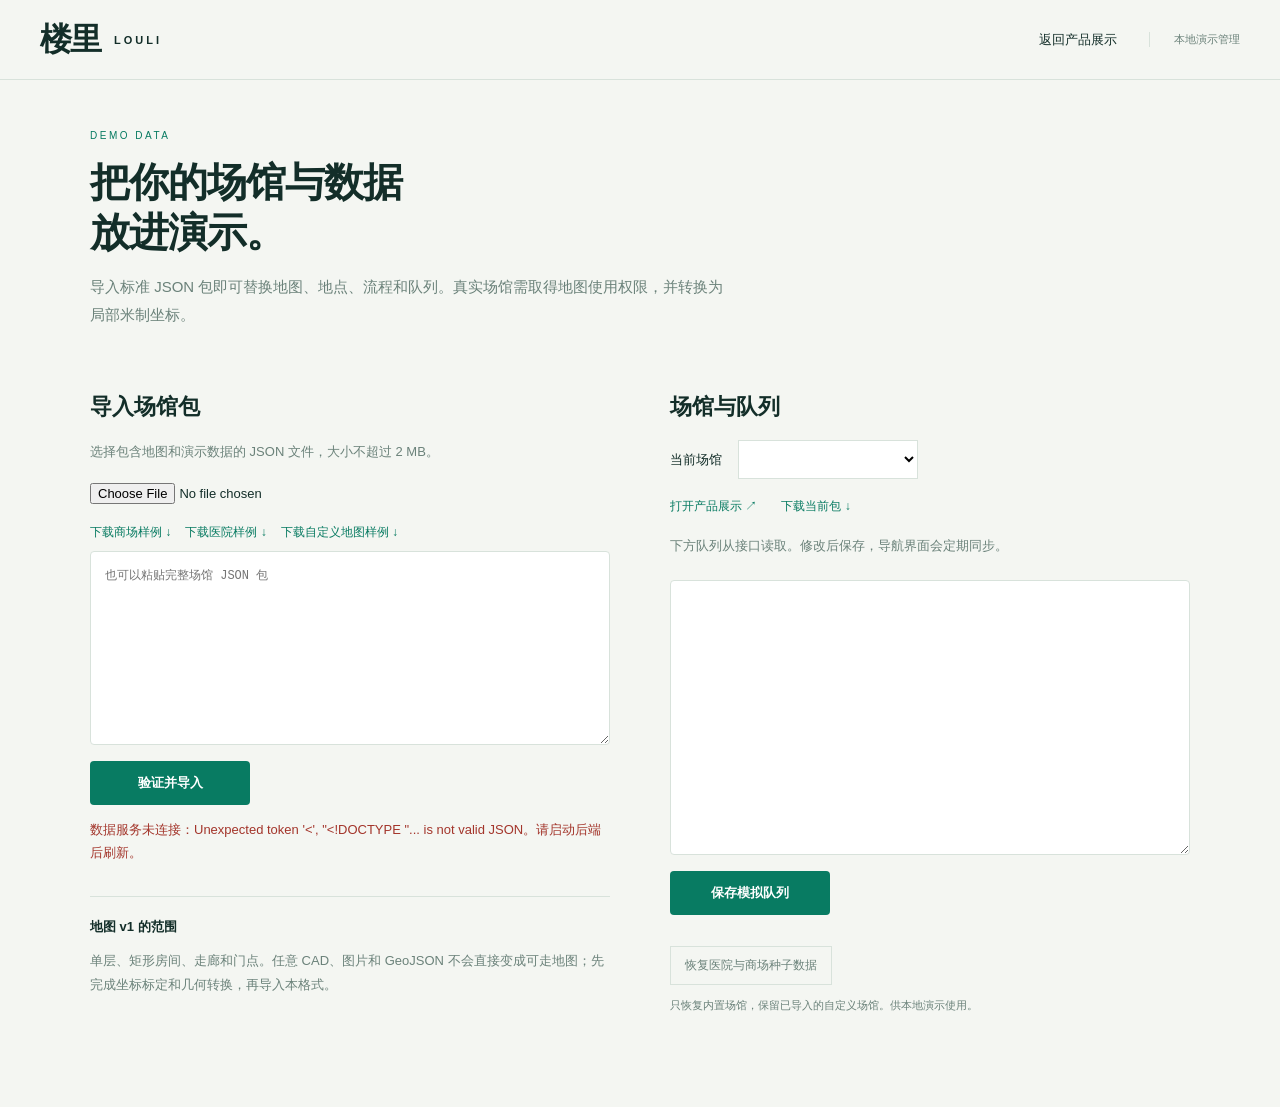
==== frontend/data-console.html @ 7295cee0 "feat: import complete Louli showcase, backend, and cooperation materials Include independent fronten" ====
<!doctype html><html lang="zh-CN"><head><meta charset="utf-8"><meta name="viewport" content="width=device-width,initial-scale=1"><title>楼里 · 演示数据管理</title><link rel="stylesheet" href="styles/showcase.css"><link rel="stylesheet" href="styles/data-console.css"></head><body>
<header class="site-header"><a class="brand" href="./">楼里<span>LOULI</span></a><nav><a href="./">返回产品展示</a></nav><span class="demo-label">本地演示管理</span></header>
<main class="data-main"><div class="eyebrow">DEMO DATA</div><h1>把你的场馆与数据<br>放进演示。</h1><p class="intro">导入标准 JSON 包即可替换地图、地点、流程和队列。真实场馆需取得地图使用权限，并转换为局部米制坐标。</p>
<div class="data-columns"><section><h2>导入场馆包</h2><p>选择包含地图和演示数据的 JSON 文件，大小不超过 2 MB。</p><input id="upload" type="file" accept=".json,application/json" aria-label="选择JSON场馆包"><div class="data-links"><a href="data/mall.json" download>下载商场样例 ↓</a><a href="data/hosp.json" download>下载医院样例 ↓</a><a href="data/custom-map.json" download>下载自定义地图样例 ↓</a></div><textarea id="packageText" rows="8" placeholder="也可以粘贴完整场馆 JSON 包" aria-label="完整场馆JSON数据"></textarea><button class="primary" id="importBtn">验证并导入</button><p id="importResult" role="status"></p><div class="boundary"><b>地图 v1 的范围</b><p>单层、矩形房间、走廊和门点。任意 CAD、图片和 GeoJSON 不会直接变成可走地图；先完成坐标标定和几何转换，再导入本格式。</p></div></section>
<section><h2>场馆与队列</h2><label>当前场馆<select id="venueSelect" aria-label="选择场馆"></select></label><div class="venue-actions"><a id="openVenue" href="./">打开产品展示 ↗</a><a id="downloadVenue" download>下载当前包 ↓</a></div><p>下方队列从接口读取。修改后保存，导航界面会定期同步。</p><textarea id="queueText" rows="12" aria-label="队列JSON"></textarea><button class="primary" id="saveQueues">保存模拟队列</button><p id="queueResult" role="status"></p><button id="resetData" class="plain-button">恢复医院与商场种子数据</button><p class="subnote">只恢复内置场馆，保留已导入的自定义场馆。供本地演示使用。</p></section></div></main><script type="module" src="js/data-console.js"></script></body></html>
---- frontend/styles/showcase.css ----
@charset "UTF-8";
:root{--ink:#132e29;--accent:#087b62;--muted:#6b827a;--paper:#f4f6f2;--line:#d8e2db;font-family:-apple-system,"PingFang SC","Microsoft YaHei",sans-serif;color:var(--ink);background:var(--paper)}*{box-sizing:border-box}body{margin:0}button,a,input,textarea,select{font:inherit}button,a{ -webkit-tap-highlight-color:transparent}button{cursor:pointer}a{color:inherit;text-decoration:none}button:focus-visible,a:focus-visible,input:focus-visible,textarea:focus-visible{outline:3px solid #42b997;outline-offset:4px}button:disabled{opacity:.5;cursor:wait}[hidden]{display:none!important}.site-header{height:80px;padding:0 40px;display:flex;align-items:center;border-bottom:1px solid var(--line);gap:32px}.brand{font-size:32px;font-weight:800;letter-spacing:-2px;display:flex;align-items:center;gap:14px}.brand span{font-size:11px;letter-spacing:3px;font-weight:600}.site-header nav{display:flex;gap:27px;margin-left:auto;align-items:center;font-size:13px}.site-header nav button{background:none;border:0;padding:8px 0;color:var(--ink)}.demo-label{font-size:11px;color:var(--muted);border-left:1px solid var(--line);padding-left:24px;white-space:nowrap}.showcase{height:calc(100svh - 80px);min-height:660px;display:grid;grid-template-columns:360px minmax(0,1fr)}.story-panel{padding:38px 40px 22px;display:flex;flex-direction:column;background:#153d32;color:#f5f9f5}.eyebrow{font-size:10px;letter-spacing:2.5px;color:#9abaaa}h1{font-size:43px;line-height:1.2;letter-spacing:-1.5px;margin:21px 0 24px;font-weight:650}h1 em{font-style:normal;color:#9cdbc0}.scene-switch{display:flex;gap:0;border-bottom:1px solid #456659;margin-bottom:24px}.scene-switch button{background:none;color:#a9c4b6;border:0;padding:9px 0 12px;width:50%;font-size:13px;position:relative}.scene-switch [aria-pressed=true]{color:white}.scene-switch [aria-pressed=true]:after{content:"";position:absolute;bottom:-1px;left:0;right:0;height:2px;background:#9cdbc0}.chapter-number{font-size:11px;letter-spacing:2px;color:#99b9aa}.story-copy h2{font-size:22px;line-height:1.35;margin:12px 0 8px;min-height:30px}.story-copy p{font-size:13px;line-height:1.85;color:#b8cec2;margin:0;min-height:72px}.story-copy{animation:reveal .4s ease-out}.task-list{padding:0;margin:20px 0;list-style:none;display:grid;gap:10px}.task-list li{display:flex;align-items:center;font-size:12px;color:#d6e4dc;gap:12px}.task-list li span{font-size:10px;color:#9cdbc0;width:18px}.playback{display:flex;gap:10px;margin-top:auto}.primary{background:#c7ecda;border:0;color:#153d32;padding:13px 17px;font-size:13px;font-weight:600;min-height:44px;border-radius:4px;flex:1}.primary:hover{background:white}.next{border:1px solid #668576;color:#e8f3ec;background:none;padding:12px;font-size:12px;border-radius:4px;min-height:44px}.progress{display:flex;gap:7px;margin:18px 0 12px}.progress button{height:4px;flex:1;background:#48685a;border:0;padding:0}.progress button.active{background:#b6e6cc}.reset{border:0;background:none;color:#a9c4b6;text-align:left;font-size:11px;padding:6px 0;width:fit-content;min-height:28px}.source-note{font-size:10px;color:#87aa97;margin:10px 0 0}.map-stage{position:relative;min-width:0;overflow:hidden;background:#dce2e7}.stage-heading{position:absolute;z-index:3;left:26px;right:26px;top:22px;display:flex;justify-content:space-between;align-items:start;pointer-events:none}.stage-heading h2{font-size:21px;margin:4px 0}.stage-heading small{font-size:11px;color:#547467}.stage-heading>span{font-size:11px;color:#567365;background:#f5f9f5;padding:7px 10px;border-radius:4px}iframe{width:100%;height:100%;border:0;display:block}.map-footer{position:absolute;bottom:20px;left:26px;right:26px;display:flex;justify-content:space-between;font-size:10px;color:#567065;pointer-events:none}.hardware-overlay{position:absolute;inset:105px 24px 65px;display:grid;grid-template-columns:1.3fr 1fr;align-items:center;background:#f7f8f5;animation:reveal .5s ease;gap:24px}.hardware-overlay img{width:100%;max-height:100%;object-fit:contain}.hardware-overlay small{color:var(--accent);font-size:12px}.hardware-overlay h3{font-size:27px;line-height:1.4;padding-right:28px}.hardware-overlay p{font-size:14px;line-height:1.9;color:var(--muted)}dialog{max-width:560px;width:calc(100% - 32px);border:0;padding:30px;color:var(--ink);border-radius:12px;box-shadow:0 20px 80px #0003}dialog::backdrop{background:#102b25aa;backdrop-filter:blur(4px)}.dialog-head{display:flex;justify-content:space-between;align-items:center}.dialog-head h2{font-size:26px;margin:0}.dialog-head button{background:none;border:0;font-size:28px;min-width:44px;min-height:44px}dialog>p,.pilot p{font-size:14px;color:var(--muted);line-height:1.8}dialog>a{display:flex;justify-content:space-between;padding:17px 0;border-bottom:1px solid var(--line);font-size:14px}dialog>a span{font-size:11px;color:var(--accent)}.pilot{padding-top:23px}.pilot b{font-size:14px}.pilot p{margin-bottom:0}@keyframes reveal{from{opacity:0;transform:translateY(8px)}to{opacity:1;transform:translateY(0)}}@media(min-width:1500px){.showcase{grid-template-columns:410px minmax(0,1fr)}.story-panel{padding:50px}h1{font-size:51px}}@media(max-width:1000px){.site-header{padding:0 24px;gap:20px}.demo-label{display:none}.showcase{grid-template-columns:300px minmax(0,1fr)}.story-panel{padding:30px 26px}h1{font-size:37px}.hardware-overlay{grid-template-columns:1fr;padding:15px;overflow:auto}.hardware-overlay img{max-height:260px}.hardware-overlay h3{font-size:22px;margin:10px 0}.hardware-overlay p{font-size:12px}}@media(max-width:700px){.site-header{height:66px;padding:0 16px}.brand{font-size:26px;gap:10px}.brand span{font-size:9px;letter-spacing:2px}.site-header nav{gap:14px;font-size:11px}.site-header nav a:nth-child(2){display:none}.showcase{height:auto;min-height:0;display:flex;flex-direction:column}.story-panel{padding:22px 20px;position:relative}.eyebrow{font-size:9px}h1{font-size:32px;line-height:1.2;margin:14px 0 18px}h1 br{display:none}.scene-switch{margin-bottom:16px;width:230px}.story-copy h2{font-size:19px;margin:7px 0}.story-copy p{min-height:0;font-size:12px;max-width:390px}.task-list{display:none}.playback{margin-top:18px}.progress{margin:16px 0 5px}.reset{position:absolute;right:20px;bottom:24px}.source-note{margin-top:10px;max-width:260px}.map-stage{height:480px}.stage-heading{left:16px;right:16px;top:16px}.stage-heading h2{font-size:17px}.stage-heading>span{font-size:9px}.map-footer{left:16px;right:16px}.map-footer span:last-child{display:none}.hardware-overlay{inset:80px 16px 44px;grid-template-columns:1fr 1fr;gap:12px}.hardware-overlay img{max-height:210px}.hardware-overlay h3{font-size:18px;padding:0}.hardware-overlay p{font-size:11px}}@media(prefers-reduced-motion:reduce){*,*:before,*:after{animation:none!important;transition:none!important}}

.map-stage.navigating .stage-heading{opacity:0}.showcase{min-height:600px}@media(min-width:701px) and (max-height:820px){.story-panel{padding:26px 34px 18px}h1{font-size:36px;margin:16px 0 18px}.scene-switch{margin-bottom:16px}.story-copy h2{font-size:20px;margin:8px 0}.story-copy p{min-height:58px;font-size:12px}.task-list{gap:8px;margin:16px 0}.progress{margin:14px 0 8px}.source-note{margin-top:6px}}
@media(min-width:701px) and (max-height:820px){h1{font-size:32px}.story-copy p{min-height:48px}.story-panel{min-height:0}.map-stage{min-height:0}}

@media(max-width:700px){h1 em{white-space:nowrap}}
---- frontend/styles/data-console.css ----
.data-main{max-width:1180px;margin:auto;padding:50px 40px 80px}.data-main h1{font-size:40px;letter-spacing:-1px;margin:16px 0;line-height:1.25}.data-main .eyebrow{color:var(--accent)}.intro{max-width:640px;color:var(--muted);font-size:15px;line-height:1.85}.data-columns{display:grid;grid-template-columns:1fr 1fr;gap:60px;margin-top:45px}.data-columns h2{font-size:22px}.data-columns p{font-size:13px;line-height:1.8;color:var(--muted)}textarea{width:100%;resize:vertical;background:white;border:1px solid var(--line);padding:14px;margin:10px 0 12px;font:12px/1.7 ui-monospace,monospace;border-radius:4px;color:var(--ink)}input[type=file]{display:block;margin:20px 0;max-width:100%;font-size:13px}.data-links{display:flex;flex-wrap:wrap;gap:14px;font-size:12px;color:var(--accent)}.data-columns .primary{background:var(--accent);color:white;min-width:160px;flex:none}.data-columns label{display:flex;align-items:center;gap:16px;font-size:13px}select{background:white;border:1px solid var(--line);padding:10px;max-width:300px;min-width:180px}.venue-actions{display:flex;gap:24px;font-size:12px;margin:19px 0;color:var(--accent)}.boundary{border-top:1px solid var(--line);padding-top:20px;margin-top:32px}.boundary b{font-size:13px}.plain-button{background:none;border:1px solid var(--line);padding:10px 14px;color:var(--muted);font-size:12px;margin-top:18px}.subnote{font-size:11px!important}.error{color:#a3352b!important}.success{color:var(--accent)!important}@media(max-width:750px){.data-main{padding:30px 20px}.data-main h1{font-size:32px}.data-columns{grid-template-columns:1fr;gap:40px;margin-top:30px}select{min-width:140px;max-width:220px}}
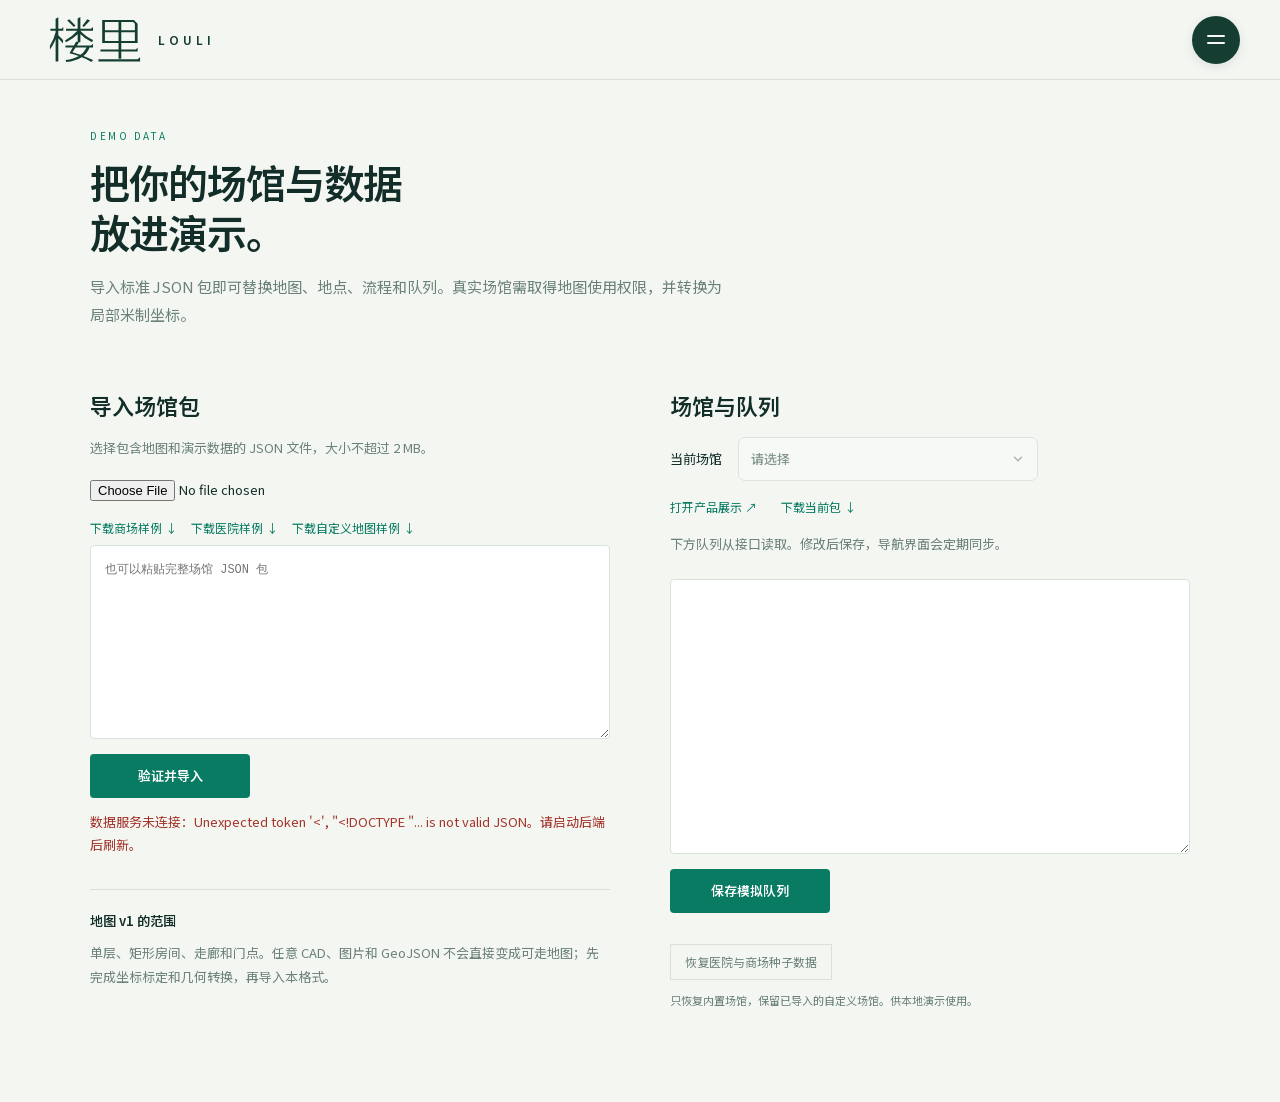
==== commit fef8d4d2: "Navigation/Click/Logo/Buttum... optimization" ====
--- a/frontend/data-console.html
+++ b/frontend/data-console.html
@@ -1,5 +1,5 @@
-<!doctype html><html lang="zh-CN"><head><meta charset="utf-8"><meta name="viewport" content="width=device-width,initial-scale=1"><title>楼里 · 演示数据管理</title><link rel="stylesheet" href="styles/showcase.css"><link rel="stylesheet" href="styles/data-console.css"></head><body>
-<header class="site-header"><a class="brand" href="./">楼里<span>LOULI</span></a><nav><a href="./">返回产品展示</a></nav><span class="demo-label">本地演示管理</span></header>
-<main class="data-main"><div class="eyebrow">DEMO DATA</div><h1>把你的场馆与数据<br>放进演示。</h1><p class="intro">导入标准 JSON 包即可替换地图、地点、流程和队列。真实场馆需取得地图使用权限，并转换为局部米制坐标。</p>
-<div class="data-columns"><section><h2>导入场馆包</h2><p>选择包含地图和演示数据的 JSON 文件，大小不超过 2 MB。</p><input id="upload" type="file" accept=".json,application/json" aria-label="选择JSON场馆包"><div class="data-links"><a href="data/mall.json" download>下载商场样例 ↓</a><a href="data/hosp.json" download>下载医院样例 ↓</a><a href="data/custom-map.json" download>下载自定义地图样例 ↓</a></div><textarea id="packageText" rows="8" placeholder="也可以粘贴完整场馆 JSON 包" aria-label="完整场馆JSON数据"></textarea><button class="primary" id="importBtn">验证并导入</button><p id="importResult" role="status"></p><div class="boundary"><b>地图 v1 的范围</b><p>单层、矩形房间、走廊和门点。任意 CAD、图片和 GeoJSON 不会直接变成可走地图；先完成坐标标定和几何转换，再导入本格式。</p></div></section>
-<section><h2>场馆与队列</h2><label>当前场馆<select id="venueSelect" aria-label="选择场馆"></select></label><div class="venue-actions"><a id="openVenue" href="./">打开产品展示 ↗</a><a id="downloadVenue" download>下载当前包 ↓</a></div><p>下方队列从接口读取。修改后保存，导航界面会定期同步。</p><textarea id="queueText" rows="12" aria-label="队列JSON"></textarea><button class="primary" id="saveQueues">保存模拟队列</button><p id="queueResult" role="status"></p><button id="resetData" class="plain-button">恢复医院与商场种子数据</button><p class="subnote">只恢复内置场馆，保留已导入的自定义场馆。供本地演示使用。</p></section></div></main><script type="module" src="js/data-console.js"></script></body></html>
+<!doctype html><html lang="zh-CN"><head><meta charset="utf-8"><meta name="viewport" content="width=device-width,initial-scale=1"><title>楼里 · 演示数据管理</title><link rel="stylesheet" href="styles/showcase.css"><link rel="stylesheet" href="styles/data-console.css"><link rel="stylesheet" href="styles/glide-select.css"><link rel="stylesheet" href="styles/typography.css"><link rel="stylesheet" href="styles/brand-logo.css"><link rel="stylesheet" href="styles/site-nav.css"></head><body>
+<header class="site-header"><a class="brand louli-brand" href="./" aria-label="楼里首页"><span class="brand-logo" aria-hidden="true"></span><span class="brand-name">LOULI</span></a><div class="site-nav-slot" data-site-nav></div></header>
+<main class="data-main"><div class="eyebrow">DEMO DATA</div><h1>把你的场馆与数据<br>放进演示。</h1><p class="intro">导入标准 JSON 包即可替换地图、地点、流程和队列。真实场馆需取得地图使用权限，并转换为局部米制坐标。</p>
+<div class="data-columns"><section><h2>导入场馆包</h2><p>选择包含地图和演示数据的 JSON 文件，大小不超过 2 MB。</p><input id="upload" type="file" accept=".json,application/json" aria-label="选择JSON场馆包"><div class="data-links"><a href="data/mall.json" download>下载商场样例 ↓</a><a href="data/hosp.json" download>下载医院样例 ↓</a><a href="data/custom-map.json" download>下载自定义地图样例 ↓</a></div><textarea id="packageText" rows="8" placeholder="也可以粘贴完整场馆 JSON 包" aria-label="完整场馆JSON数据"></textarea><button class="primary" id="importBtn">验证并导入</button><p id="importResult" role="status"></p><div class="boundary"><b>地图 v1 的范围</b><p>单层、矩形房间、走廊和门点。任意 CAD、图片和 GeoJSON 不会直接变成可走地图；先完成坐标标定和几何转换，再导入本格式。</p></div></section>
+<section><h2>场馆与队列</h2><label>当前场馆<select id="venueSelect" aria-label="选择场馆"></select></label><div class="venue-actions"><a id="openVenue" href="./">打开产品展示 ↗</a><a id="downloadVenue" download>下载当前包 ↓</a></div><p>下方队列从接口读取。修改后保存，导航界面会定期同步。</p><textarea id="queueText" rows="12" aria-label="队列JSON"></textarea><button class="primary" id="saveQueues">保存模拟队列</button><p id="queueResult" role="status"></p><button id="resetData" class="plain-button">恢复医院与商场种子数据</button><p class="subnote">只恢复内置场馆，保留已导入的自定义场馆。供本地演示使用。</p></section></div></main><script type="module" src="js/data-console.js"></script><script type="module" src="js/click-spark.js"></script><script type="module" src="js/site-nav.js"></script></body></html>
--- a/frontend/styles/showcase.css
+++ b/frontend/styles/showcase.css
@@ -5,3 +5,6 @@
 @media(min-width:701px) and (max-height:820px){h1{font-size:32px}.story-copy p{min-height:48px}.story-panel{min-height:0}.map-stage{min-height:0}}
 
 @media(max-width:700px){h1 em{white-space:nowrap}}
+.place-summary{position:absolute;z-index:3;left:26px;right:26px;top:80px;display:flex;gap:16px;justify-content:space-between;font-size:11px;color:#547467;line-height:1.7}.place-summary span{max-width:75%}.place-summary a{white-space:nowrap;color:var(--accent);text-decoration:underline;text-underline-offset:3px}.map-stage.navigating .place-summary{display:none}.nearby-dialog{max-width:720px;max-height:85svh;overflow:auto}.nearby-row{padding:18px 0;border-top:1px solid var(--line)}.nearby-heading{display:flex;align-items:center;justify-content:space-between;gap:20px}.nearby-heading h3{margin:0;font-size:17px}.nearby-heading span{white-space:nowrap;font-size:12px;color:var(--accent)}.nearby-row p{font-size:12px;line-height:1.7;color:var(--muted);margin:7px 0}.nearby-row small{font-size:11px;color:var(--muted)}.nearby-actions{display:flex;align-items:center;gap:22px;margin-top:10px;font-size:12px}.nearby-actions a{color:var(--accent);text-decoration:underline;text-underline-offset:3px;min-height:36px;display:flex;align-items:center}.nearby-actions button{border:1px solid var(--line);background:#edf5ef;color:var(--accent);padding:8px 13px;border-radius:4px;min-height:36px}.nearby-actions span{font-size:11px;color:var(--muted)}.attribution{font-size:11px!important}.attribution a{text-decoration:underline}@media(max-width:700px){.site-header nav{gap:12px}.place-summary{left:16px;right:16px;top:69px;font-size:10px;display:block}.place-summary span{display:block;max-width:100%}.place-summary a{display:inline-block;min-height:32px;padding-top:5px}.nearby-dialog{padding:22px}.nearby-heading h3{font-size:15px}.nearby-heading{gap:12px}.nearby-row{padding:15px 0}.site-header nav a{display:none}}@media(max-width:380px){.brand span{display:none}.site-header nav{gap:10px}}
+
+.map-stage.public-map .map-footer{display:none}
--- a/frontend/styles/typography.css
+++ b/frontend/styles/typography.css
@@ -0,0 +1,55 @@
+@charset "UTF-8";
+
+/* A self-hosted CJK UI face keeps the Claude-inspired sans style portable. */
+@font-face {
+  font-family: "Louli UI Sans";
+  src: url("../assets/fonts/louli-ui-sans.woff") format("woff");
+  font-style: normal;
+  font-weight: 400 600;
+  font-display: swap;
+}
+
+:root {
+  --font-ui: "Anthropic Sans", "Louli UI Sans", "Segoe UI", "PingFang SC",
+    "Microsoft YaHei UI", "Microsoft YaHei", sans-serif;
+  --font-display: -apple-system, "PingFang SC", "Microsoft YaHei", sans-serif;
+  font-family: var(--font-ui);
+  font-kerning: normal;
+}
+
+/* Keep the existing display headings and logo. */
+.brand,
+.story-panel h1,
+.stage-heading h2,
+.dialog-head h2,
+.hardware-overlay h3 {
+  font-family: var(--font-display);
+}
+
+.site-header nav {
+  font-weight: 500;
+  line-height: 1.5;
+}
+
+.story-copy h2 {
+  font-weight: 600;
+}
+
+.story-copy p {
+  font-weight: 400;
+}
+
+.reference-controls label {
+  font-weight: 500;
+}
+
+.reference-controls select,
+.reference-controls input,
+.coverage,
+.reference-footer {
+  font-weight: 400;
+}
+
+.selection b {
+  font-weight: 600;
+}
--- a/frontend/styles/brand-logo.css
+++ b/frontend/styles/brand-logo.css
@@ -0,0 +1,36 @@
+/* Use the supplied vector unchanged; a mask gives the header its forest colour. */
+.launch-wordmark img {
+  display: block;
+  width: clamp(180px, 27vw, 380px);
+  max-width: 64vw;
+  height: auto;
+  object-fit: contain;
+}
+.louli-brand { display: inline-flex; align-items: center; text-decoration: none; flex-shrink: 0; min-height: 44px; gap: 8px; }
+.launch-topline { height: 80px; padding: 7px 40px; }
+.launch-topline .louli-brand .brand-logo { background: currentColor; }
+.launch-topline .louli-brand .brand-name { color: inherit; }
+.louli-brand .brand-name {
+  display: block;
+  color: #153d32;
+  font-family: var(--font-ui);
+  font-size: 12px;
+  font-weight: 600;
+  line-height: 1;
+  letter-spacing: 4px;
+}
+.louli-brand .brand-logo {
+  display: block;
+  width: 110px;
+  height: 65px;
+  background: #153d32;
+  -webkit-mask: url('../assets/logo.svg') center / contain no-repeat;
+  mask: url('../assets/logo.svg') center / contain no-repeat;
+}
+@media(max-width:700px) {
+  .launch-topline { padding: 7px 16px; }
+  .launch-wordmark img { width: clamp(180px, 58vw, 260px); }
+  .louli-brand .brand-logo { width: 90px; height: 53px; }
+  .louli-brand .brand-name { font-size: 11px; letter-spacing: 3.5px; }
+}
+@media(min-width:701px) and (max-width:1000px) { .launch-topline { padding: 7px 24px; } }
--- a/frontend/styles/site-nav.css
+++ b/frontend/styles/site-nav.css
@@ -0,0 +1,42 @@
+.site-nav-slot{margin-left:auto;flex:none;display:flex;align-items:center}
+.site-nav-toggle{display:grid;place-content:center;gap:5px;width:48px;height:48px;padding:0;border:0;border-radius:50%;background:#153d32;color:#f5f9f5;cursor:pointer;box-shadow:0 3px 12px #153d321a}
+.site-nav-toggle span{display:block;width:18px;height:2px;color:inherit;background:currentColor;border-radius:2px;transition:transform 180ms ease}
+.site-nav-toggle:hover{background:#087b62}
+.site-nav-toggle:focus-visible,.flow-nav a:focus-visible,.flow-nav-close:focus-visible{outline:3px solid #42b997;outline-offset:4px}
+.flow-nav{position:fixed;inset:0 0 auto auto;margin:18px 24px 0 auto;width:460px;max-width:calc(100% - 24px);max-height:calc(100svh - 36px);padding:0;border:1px solid #456659;border-radius:22px;background:#153d32;color:#f5f9f5;overflow:auto;box-shadow:0 20px 65px #153d3244;font-family:var(--font-ui,sans-serif)}
+.flow-nav[open]{animation:flow-nav-reveal 350ms cubic-bezier(.23,1,.32,1)}
+.flow-nav::backdrop{background:#132e294d}
+.flow-nav-head{display:flex;align-items:center;justify-content:space-between;padding:18px 22px}
+.flow-nav-title{font-size:12px;letter-spacing:2px;font-weight:500}
+.flow-nav-close{display:grid;place-items:center;width:44px;height:44px;padding:0;border:1px solid #668576;border-radius:50%;background:transparent;color:#f5f9f5;font-size:26px;cursor:pointer}
+.flow-nav-close:hover{background:#295342}
+.flow-nav-row{position:relative;overflow:hidden;border-top:1px solid #456659}
+.flow-nav-link{display:flex;gap:16px;align-items:center;justify-content:space-between;min-height:82px;padding:12px 24px;color:#f5f9f5;text-decoration:none;font-size:24px;font-weight:500;line-height:1.3}
+.flow-nav-link small{color:#9cdbc0;font-size:11px;letter-spacing:1px;margin-right:auto}
+.flow-nav-link[aria-current=page]{color:#c7ecda}
+.flow-nav-link[aria-current=page]::after{content:'当前';font-size:10px;border:1px solid #668576;padding:3px 7px;border-radius:10px}
+.flow-nav-row:focus-within{outline:3px solid #42b997;outline-offset:-4px}
+.flow-nav-overlay{position:absolute;inset:0;background:#c7ecda;color:#153d32;pointer-events:none;transform:translateY(101%);display:flex;align-items:center}
+.flow-nav-track{display:flex;width:max-content;align-items:center;animation:flow-nav-marquee 12s linear infinite;animation-play-state:paused}
+.flow-nav-row[data-flow=on] .flow-nav-track{animation-play-state:running}
+.flow-nav-group{display:flex;align-items:center;flex:none}
+.flow-nav-part{display:flex;align-items:center;gap:22px;padding:0 14px;white-space:nowrap;font-size:24px;font-weight:500}
+.flow-nav-fill{display:block;width:52px;height:22px;border-radius:20px;background:#087b62}
+.flow-nav-note{margin:0;padding:18px 24px;font-size:11px;color:#9cdbc0;line-height:1.6}
+.reference-header{height:auto;min-height:80px;gap:16px;padding:7px 24px}
+.reference-header-start{flex-wrap:wrap;flex-shrink:1}
+.reference-header>span{margin-left:auto;font-size:11px}
+.demo-site-header{position:absolute;top:0;left:0;right:0;height:80px;display:flex;align-items:center;gap:20px;padding:7px 24px;background:#f4f6f2;border-bottom:1px solid #d8e2db;z-index:11}
+body:has(.demo-site-header) .side{top:94px}
+.embedded .demo-site-header{display:none}
+@keyframes flow-nav-reveal{from{clip-path:circle(0 at calc(100% - 44px) 40px);opacity:.5}to{clip-path:circle(150% at calc(100% - 44px) 40px);opacity:1}}
+@keyframes flow-nav-marquee{to{transform:translateX(-50%)}}
+@media(max-width:700px){
+  .site-header:has([data-site-nav]){height:80px;padding:7px 16px;gap:12px}
+  .reference-header{padding:7px 12px;gap:8px}.reference-header-start{gap:6px}.reference-header>span{display:none}
+  .site-nav-toggle{width:44px;height:44px}
+  .flow-nav{margin:12px 12px 0 auto;max-height:calc(100svh - 24px);border-radius:18px}
+  .flow-nav-head{padding:12px 18px}.flow-nav-link{min-height:72px;padding:12px 18px;font-size:22px}.flow-nav-part{font-size:22px}
+  .demo-site-header{padding:7px 16px}
+}
+@media(prefers-reduced-motion:reduce){.flow-nav[open],.flow-nav-track{animation:none}.site-nav-toggle span{transition:none}}
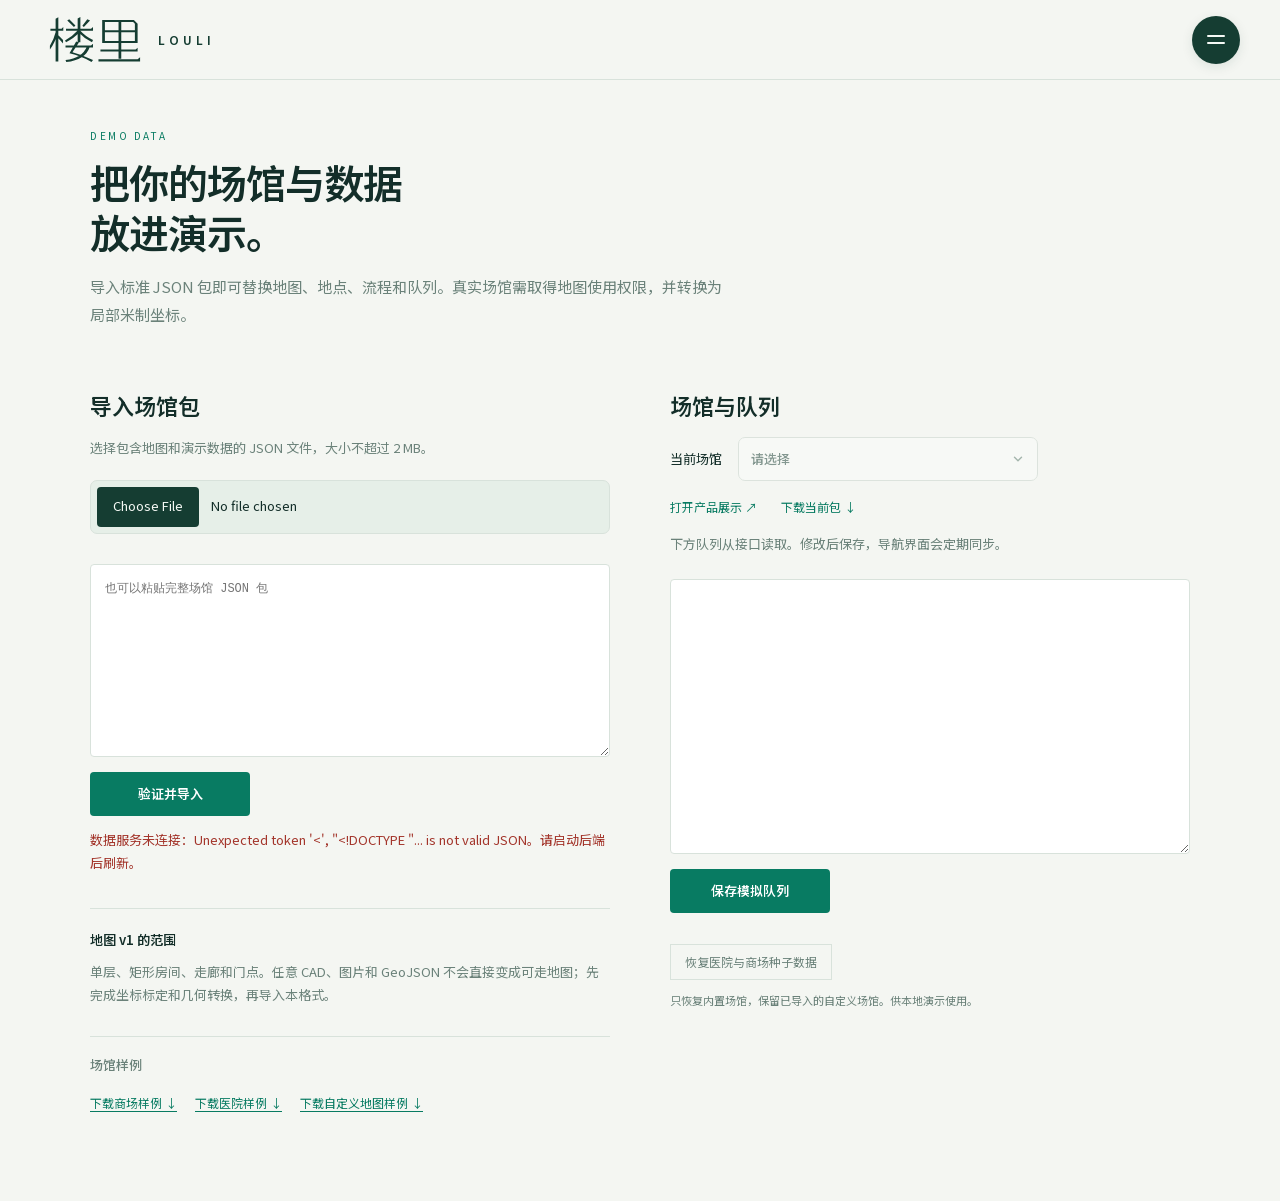
==== commit 5d4c8186: "optimize and merge" ====
--- a/frontend/data-console.html
+++ b/frontend/data-console.html
@@ -1,5 +1,5 @@
 <!doctype html><html lang="zh-CN"><head><meta charset="utf-8"><meta name="viewport" content="width=device-width,initial-scale=1"><title>楼里 · 演示数据管理</title><link rel="stylesheet" href="styles/showcase.css"><link rel="stylesheet" href="styles/data-console.css"><link rel="stylesheet" href="styles/glide-select.css"><link rel="stylesheet" href="styles/typography.css"><link rel="stylesheet" href="styles/brand-logo.css"><link rel="stylesheet" href="styles/site-nav.css"></head><body>
 <header class="site-header"><a class="brand louli-brand" href="./" aria-label="楼里首页"><span class="brand-logo" aria-hidden="true"></span><span class="brand-name">LOULI</span></a><div class="site-nav-slot" data-site-nav></div></header>
 <main class="data-main"><div class="eyebrow">DEMO DATA</div><h1>把你的场馆与数据<br>放进演示。</h1><p class="intro">导入标准 JSON 包即可替换地图、地点、流程和队列。真实场馆需取得地图使用权限，并转换为局部米制坐标。</p>
-<div class="data-columns"><section><h2>导入场馆包</h2><p>选择包含地图和演示数据的 JSON 文件，大小不超过 2 MB。</p><input id="upload" type="file" accept=".json,application/json" aria-label="选择JSON场馆包"><div class="data-links"><a href="data/mall.json" download>下载商场样例 ↓</a><a href="data/hosp.json" download>下载医院样例 ↓</a><a href="data/custom-map.json" download>下载自定义地图样例 ↓</a></div><textarea id="packageText" rows="8" placeholder="也可以粘贴完整场馆 JSON 包" aria-label="完整场馆JSON数据"></textarea><button class="primary" id="importBtn">验证并导入</button><p id="importResult" role="status"></p><div class="boundary"><b>地图 v1 的范围</b><p>单层、矩形房间、走廊和门点。任意 CAD、图片和 GeoJSON 不会直接变成可走地图；先完成坐标标定和几何转换，再导入本格式。</p></div></section>
+<div class="data-columns"><section><h2>导入场馆包</h2><p>选择包含地图和演示数据的 JSON 文件，大小不超过 2 MB。</p><input id="upload" type="file" accept=".json,application/json" aria-label="选择JSON场馆包"><textarea id="packageText" rows="8" placeholder="也可以粘贴完整场馆 JSON 包" aria-label="完整场馆JSON数据"></textarea><button class="primary" id="importBtn">验证并导入</button><p id="importResult" role="status"></p><div class="boundary"><b>地图 v1 的范围</b><p>单层、矩形房间、走廊和门点。任意 CAD、图片和 GeoJSON 不会直接变成可走地图；先完成坐标标定和几何转换，再导入本格式。</p></div><div class="sample-downloads"><h3>场馆样例</h3><div class="data-links"><a href="data/mall.json" download>下载商场样例 ↓</a><a href="data/hosp.json" download>下载医院样例 ↓</a><a href="data/custom-map.json" download>下载自定义地图样例 ↓</a></div></div></section>
 <section><h2>场馆与队列</h2><label>当前场馆<select id="venueSelect" aria-label="选择场馆"></select></label><div class="venue-actions"><a id="openVenue" href="./">打开产品展示 ↗</a><a id="downloadVenue" download>下载当前包 ↓</a></div><p>下方队列从接口读取。修改后保存，导航界面会定期同步。</p><textarea id="queueText" rows="12" aria-label="队列JSON"></textarea><button class="primary" id="saveQueues">保存模拟队列</button><p id="queueResult" role="status"></p><button id="resetData" class="plain-button">恢复医院与商场种子数据</button><p class="subnote">只恢复内置场馆，保留已导入的自定义场馆。供本地演示使用。</p></section></div></main><script type="module" src="js/data-console.js"></script><script type="module" src="js/click-spark.js"></script><script type="module" src="js/site-nav.js"></script></body></html>
--- a/frontend/styles/showcase.css
+++ b/frontend/styles/showcase.css
@@ -8,3 +8,8 @@
 .place-summary{position:absolute;z-index:3;left:26px;right:26px;top:80px;display:flex;gap:16px;justify-content:space-between;font-size:11px;color:#547467;line-height:1.7}.place-summary span{max-width:75%}.place-summary a{white-space:nowrap;color:var(--accent);text-decoration:underline;text-underline-offset:3px}.map-stage.navigating .place-summary{display:none}.nearby-dialog{max-width:720px;max-height:85svh;overflow:auto}.nearby-row{padding:18px 0;border-top:1px solid var(--line)}.nearby-heading{display:flex;align-items:center;justify-content:space-between;gap:20px}.nearby-heading h3{margin:0;font-size:17px}.nearby-heading span{white-space:nowrap;font-size:12px;color:var(--accent)}.nearby-row p{font-size:12px;line-height:1.7;color:var(--muted);margin:7px 0}.nearby-row small{font-size:11px;color:var(--muted)}.nearby-actions{display:flex;align-items:center;gap:22px;margin-top:10px;font-size:12px}.nearby-actions a{color:var(--accent);text-decoration:underline;text-underline-offset:3px;min-height:36px;display:flex;align-items:center}.nearby-actions button{border:1px solid var(--line);background:#edf5ef;color:var(--accent);padding:8px 13px;border-radius:4px;min-height:36px}.nearby-actions span{font-size:11px;color:var(--muted)}.attribution{font-size:11px!important}.attribution a{text-decoration:underline}@media(max-width:700px){.site-header nav{gap:12px}.place-summary{left:16px;right:16px;top:69px;font-size:10px;display:block}.place-summary span{display:block;max-width:100%}.place-summary a{display:inline-block;min-height:32px;padding-top:5px}.nearby-dialog{padding:22px}.nearby-heading h3{font-size:15px}.nearby-heading{gap:12px}.nearby-row{padding:15px 0}.site-header nav a{display:none}}@media(max-width:380px){.brand span{display:none}.site-header nav{gap:10px}}
 
 .map-stage.public-map .map-footer{display:none}
+
+/* Keep both maps laid out so the simulation is ready before the handoff. */
+.map-frame{position:absolute;inset:0;visibility:hidden;opacity:0;pointer-events:none;transition:opacity 320ms ease,visibility 0s linear 320ms}
+.map-frame.is-visible{visibility:visible;opacity:1;pointer-events:auto;transition:opacity 320ms ease,visibility 0s}
+@media(prefers-reduced-motion:reduce){.map-frame{transition:none}}
--- a/frontend/styles/data-console.css
+++ b/frontend/styles/data-console.css
@@ -1 +1,10 @@
 .data-main{max-width:1180px;margin:auto;padding:50px 40px 80px}.data-main h1{font-size:40px;letter-spacing:-1px;margin:16px 0;line-height:1.25}.data-main .eyebrow{color:var(--accent)}.intro{max-width:640px;color:var(--muted);font-size:15px;line-height:1.85}.data-columns{display:grid;grid-template-columns:1fr 1fr;gap:60px;margin-top:45px}.data-columns h2{font-size:22px}.data-columns p{font-size:13px;line-height:1.8;color:var(--muted)}textarea{width:100%;resize:vertical;background:white;border:1px solid var(--line);padding:14px;margin:10px 0 12px;font:12px/1.7 ui-monospace,monospace;border-radius:4px;color:var(--ink)}input[type=file]{display:block;margin:20px 0;max-width:100%;font-size:13px}.data-links{display:flex;flex-wrap:wrap;gap:14px;font-size:12px;color:var(--accent)}.data-columns .primary{background:var(--accent);color:white;min-width:160px;flex:none}.data-columns label{display:flex;align-items:center;gap:16px;font-size:13px}select{background:white;border:1px solid var(--line);padding:10px;max-width:300px;min-width:180px}.venue-actions{display:flex;gap:24px;font-size:12px;margin:19px 0;color:var(--accent)}.boundary{border-top:1px solid var(--line);padding-top:20px;margin-top:32px}.boundary b{font-size:13px}.plain-button{background:none;border:1px solid var(--line);padding:10px 14px;color:var(--muted);font-size:12px;margin-top:18px}.subnote{font-size:11px!important}.error{color:#a3352b!important}.success{color:var(--accent)!important}@media(max-width:750px){.data-main{padding:30px 20px}.data-main h1{font-size:32px}.data-columns{grid-template-columns:1fr;gap:40px;margin-top:30px}select{min-width:140px;max-width:220px}}
+
+input[type=file]{width:100%;padding:6px;border:1px solid var(--line);border-radius:7px;background:#e6efe8;color:var(--ink);font-family:var(--font-ui,inherit);line-height:1.5}
+input[type=file]::file-selector-button{margin-right:12px;padding:10px 16px;border:0;border-radius:4px;background:#153d32;color:#f5f9f5;font:inherit;cursor:pointer;transition:background-color .15s ease}
+input[type=file]::file-selector-button:hover{background:var(--accent)}
+input[type=file]:focus-visible{outline:3px solid #42b997;outline-offset:3px}
+.sample-downloads{border-top:1px solid var(--line);margin-top:28px;padding-top:20px}
+.sample-downloads h3{font-size:13px;font-weight:500;color:var(--muted);margin:0 0 12px}
+.sample-downloads .data-links{gap:8px 18px;font-size:12px}
+.sample-downloads a{display:inline-flex;align-items:center;min-height:36px;text-decoration:underline;text-underline-offset:3px}
--- a/frontend/styles/site-nav.css
+++ b/frontend/styles/site-nav.css
@@ -40,3 +40,6 @@
   .demo-site-header{padding:7px 16px}
 }
 @media(prefers-reduced-motion:reduce){.flow-nav[open],.flow-nav-track{animation:none}.site-nav-toggle span{transition:none}}
+
+@media(min-width:761px){body:has(.demo-site-header):not(.embedded) .fab{top:108px}body:has(.demo-site-header):not(.embedded) .navbanner{top:108px}}
+@media(max-width:760px){body:has(.demo-site-header):not(.embedded) .con-pill,body:has(.demo-site-header):not(.embedded) .fab,body:has(.demo-site-header):not(.embedded) .navbanner{top:calc(246px + env(safe-area-inset-top,0px))}body.navving:has(.demo-site-header):not(.embedded) .con-pill{top:calc(310px + env(safe-area-inset-top,0px))}}
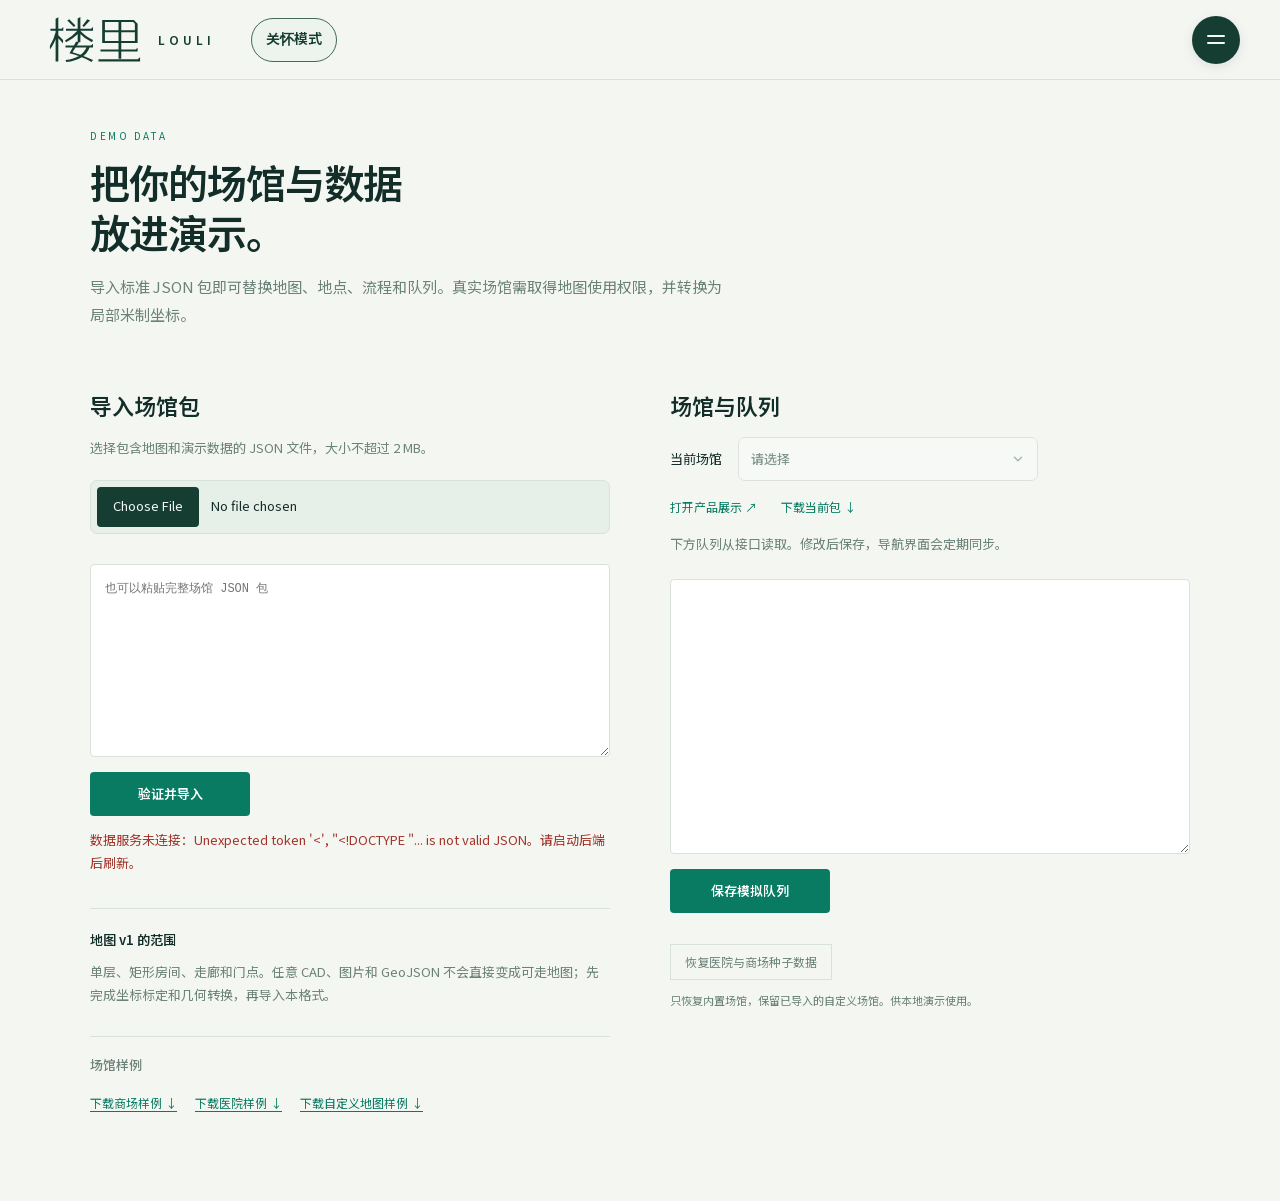
==== commit cced3ac1: "UI optimization completed, and Care Mode is now available" ====
--- a/frontend/data-console.html
+++ b/frontend/data-console.html
@@ -1,4 +1,4 @@
-<!doctype html><html lang="zh-CN"><head><meta charset="utf-8"><meta name="viewport" content="width=device-width,initial-scale=1"><title>楼里 · 演示数据管理</title><link rel="stylesheet" href="styles/showcase.css"><link rel="stylesheet" href="styles/data-console.css"><link rel="stylesheet" href="styles/glide-select.css"><link rel="stylesheet" href="styles/typography.css"><link rel="stylesheet" href="styles/brand-logo.css"><link rel="stylesheet" href="styles/site-nav.css"></head><body>
+<!doctype html><html lang="zh-CN"><head><meta charset="utf-8"><meta name="viewport" content="width=device-width,initial-scale=1"><title>楼里 · 演示数据管理</title><link rel="stylesheet" href="styles/showcase.css"><link rel="stylesheet" href="styles/data-console.css"><link rel="stylesheet" href="styles/glide-select.css"><link rel="stylesheet" href="styles/typography.css"><link rel="stylesheet" href="styles/brand-logo.css"><link rel="stylesheet" href="styles/site-nav.css"><link rel="stylesheet" href="styles/care-mode.css"><script src="js/care-mode.js"></script></head><body>
 <header class="site-header"><a class="brand louli-brand" href="./" aria-label="楼里首页"><span class="brand-logo" aria-hidden="true"></span><span class="brand-name">LOULI</span></a><div class="site-nav-slot" data-site-nav></div></header>
 <main class="data-main"><div class="eyebrow">DEMO DATA</div><h1>把你的场馆与数据<br>放进演示。</h1><p class="intro">导入标准 JSON 包即可替换地图、地点、流程和队列。真实场馆需取得地图使用权限，并转换为局部米制坐标。</p>
 <div class="data-columns"><section><h2>导入场馆包</h2><p>选择包含地图和演示数据的 JSON 文件，大小不超过 2 MB。</p><input id="upload" type="file" accept=".json,application/json" aria-label="选择JSON场馆包"><textarea id="packageText" rows="8" placeholder="也可以粘贴完整场馆 JSON 包" aria-label="完整场馆JSON数据"></textarea><button class="primary" id="importBtn">验证并导入</button><p id="importResult" role="status"></p><div class="boundary"><b>地图 v1 的范围</b><p>单层、矩形房间、走廊和门点。任意 CAD、图片和 GeoJSON 不会直接变成可走地图；先完成坐标标定和几何转换，再导入本格式。</p></div><div class="sample-downloads"><h3>场馆样例</h3><div class="data-links"><a href="data/mall.json" download>下载商场样例 ↓</a><a href="data/hosp.json" download>下载医院样例 ↓</a><a href="data/custom-map.json" download>下载自定义地图样例 ↓</a></div></div></section>
--- a/frontend/styles/showcase.css
+++ b/frontend/styles/showcase.css
@@ -13,3 +13,7 @@
 .map-frame{position:absolute;inset:0;visibility:hidden;opacity:0;pointer-events:none;transition:opacity 320ms ease,visibility 0s linear 320ms}
 .map-frame.is-visible{visibility:visible;opacity:1;pointer-events:auto;transition:opacity 320ms ease,visibility 0s}
 @media(prefers-reduced-motion:reduce){.map-frame{transition:none}}
+
+/* Separate the story from the map as a rounded card. */
+.story-panel{margin:16px;border-radius:24px;box-shadow:0 10px 28px #132e2914}
+@media(max-width:700px){.story-panel{margin:14px;border-radius:20px}}
--- a/frontend/styles/care-mode.css
+++ b/frontend/styles/care-mode.css
@@ -0,0 +1,19 @@
+@charset "UTF-8";
+.care-toggle{flex:none;white-space:nowrap;min-height:44px;padding:9px 14px;border:1px solid #42695a;border-radius:24px;color:#153d32;background:#edf4ee;font:600 14px var(--font-ui,sans-serif);cursor:pointer}.care-toggle:hover{background:#d5ecdd}.care-toggle[aria-pressed=true]{background:#153d32;color:#fff;border-color:#153d32}.care-toggle:focus-visible{outline:3px solid #d99020;outline-offset:3px}.launch-topline .care-toggle{margin-left:auto}.launch-topline .launch-skip{margin-left:12px}.site-header .care-toggle{margin-left:4px}.care-settings{position:fixed;inset:0;margin:auto;width:min(540px,calc(100% - 32px));max-width:540px;max-height:calc(100svh - 32px);overflow:auto;padding:26px;border:2px solid #42695a;border-radius:18px;background:#fff;color:#132e29;font:16px/1.6 var(--font-ui,sans-serif);box-sizing:border-box}.care-settings::backdrop{background:#132e297d;backdrop-filter:none}.care-heading{display:flex;gap:16px;align-items:center;justify-content:space-between}.care-heading h2{font:700 26px var(--font-display,sans-serif);margin:0}.care-close{height:44px;width:44px;flex:none;background:#f0f4ef;border:1px solid #42695a;border-radius:50%;font-size:28px;color:#132e29}.care-description{font-size:16px;color:#355548;margin:16px 0}.care-options{display:grid;gap:12px}.care-options label{display:flex;align-items:start;gap:14px;padding:16px;border:1px solid #42695a;border-radius:12px;background:#f4f8f2;cursor:pointer}.care-options input{width:24px;height:24px;flex:none;accent-color:#07563f;margin:3px 0 0}.care-options b{display:block;font-size:18px}.care-options small{display:block;font-size:15px;color:#355548;line-height:1.7}.care-actions{display:flex;flex-wrap:wrap;gap:12px;justify-content:space-between;margin-top:22px}.care-actions button{min-height:44px;padding:10px 16px;border:1px solid #42695a;border-radius:8px;font-size:16px}.care-reset{background:#fff;color:#132e29}.care-done{background:#07563f;color:white}.care-settings :focus-visible{outline:3px solid #d99020;outline-offset:3px}
+html.care-reduce-motion{scroll-behavior:auto!important}.care-reduce-motion *,.care-reduce-motion *::before,.care-reduce-motion *::after{animation:none!important;transition:none!important;scroll-behavior:auto!important}.care-reduce-motion .flow-nav-overlay{display:none}.care-reduce-motion .click-spark-layer{display:none!important}.care-reduce-motion .stack-layer svg,.care-reduce-motion .stack-layer .layer-tag{transform:none!important}
+.care-large-text{--ink:#102d24;--accent:#07563f;--muted:#355548;--faint:#48645a;--line:#7b9385;--route-edge:#fff;--me:#164dd5;font-size:18px;color:#102d24}.care-large-text button,.care-large-text input,.care-large-text select,.care-large-text textarea{font-size:16px}.care-large-text button,.care-large-text .glide-select__trigger{min-height:44px}.care-large-text a:focus-visible,.care-large-text button:focus-visible,.care-large-text input:focus-visible,.care-large-text select:focus-visible,.care-large-text [role=button]:focus-visible{outline:3px solid #d99020;outline-offset:3px}
+.care-large-text .story-panel{color:#fff}.care-large-text .story-panel h1{font-size:44px}.care-large-text .story-stepper{border-color:#94bfa4}.care-large-text #chapterTitle{font-size:25px;line-height:1.4}.care-large-text #stepHint,.care-large-text .step-label,.care-large-text .stepper-heading,.care-large-text .destination-choices legend{font-size:17px;color:#eefbf3}.care-large-text .destination-choices label{min-height:54px;font-size:18px;color:#fff;border-color:#94bfa4}.care-large-text .destination-choices label:has(input:checked){color:#102d24;background:#ddf4e5;border:2px solid #fff}.care-large-text .destination-choices label:has(input:checked)>span:last-child::before{content:'已选 ';font-size:14px;font-weight:700}.care-large-text .scene-switch button{font-size:20px;color:#dbf1e2}.care-large-text .scene-switch button[aria-pressed=true]{color:#fff;font-weight:700}.care-large-text .stage-heading h2{font-size:25px}.care-large-text .place-summary,.care-large-text .map-footer,.care-large-text .showcase-venue{font-size:14px;color:#355548}.care-large-text .showcase-venue .glide-select__trigger{font-size:16px;height:48px}.care-large-text .stepper-navigation button,.care-large-text .stepper-play,.care-large-text #restartBtn{font-size:17px}.care-large-text .story-panel{overflow:visible}.care-large-text .showcase{height:auto;min-height:calc(100svh - 80px)}.care-large-text .story-panel{padding:28px 26px}
+.care-large-text .venue-name b,.care-large-text .poi-name,.care-large-text .poi b{font-size:17px}.care-large-text .venue-name span,.care-large-text .poi-sub,.care-large-text .dmeta{font-size:14px;color:#355548}.care-large-text .fchip,.care-large-text .tabs button,.care-large-text .seg button,.care-large-text .lchip,.care-large-text .sbtn{font-size:15px;min-height:44px}.care-large-text .poi{min-height:70px}.care-large-text .nb-main{font-size:22px}.care-large-text .nb-sub{font-size:16px}.care-large-text .map-status{font-size:14px}.care-large-text .console{max-height:calc(100% - 100px);overflow:auto}.care-large-text .con-sub,.care-large-text .ctl .lbl,.care-large-text .mtab,.care-large-text .roam{font-size:14px;color:#355548}.care-large-text .con-pill.visible{opacity:.85}.care-large-text .floor-picker .glide-select__trigger{font-size:16px}
+.care-large-text .glide-select__trigger,.care-large-text .glide-select__option{font-size:16px}.care-large-text .spatial-toolbar .mode-btn,.care-large-text .floor-nav button,.care-large-text .shop-search input{font-size:16px;min-height:44px}.care-large-text .floor-nav button.active::after{content:' ✓'}.care-large-text .shop-label text{font-size:24px;stroke-width:6px}.care-large-text .spatial-inspector p{font-size:16px;color:#e0f5e8}.care-large-text .inspector-floor{font-size:15px;color:#e0f5e8}.care-large-text .information-intro p,.care-large-text .feedback-panel>p{font-size:18px;color:#355548}.care-large-text .feedback-panel label,.care-large-text .document-card>span:nth-child(2),.care-large-text .development-team p{font-size:18px}.care-large-text .reference-controls label,.care-large-text .reference-controls input{font-size:16px}.care-large-text .selection span,.care-large-text .selection small,.care-large-text .coverage,.care-large-text .reference-footer{font-size:14px;color:#355548}
+@media(max-width:1200px){.site-header:has(.care-toggle){height:auto;min-height:80px;flex-wrap:wrap;gap:12px;padding-top:12px;padding-bottom:12px}.site-header:has(.jelly-nav) .jelly-nav{order:3;width:100%;justify-content:flex-end;flex-wrap:wrap;gap:14px}.site-header:has(.jelly-nav) .care-toggle{margin-left:auto}.care-large-text .site-header nav{font-size:16px}}
+@media(max-width:700px){.site-header:has(.jelly-nav) .jelly-nav{display:none}.care-toggle{padding:8px 11px;font-size:13px}.launch-topline .care-toggle{margin-left:auto}.launch-topline{gap:8px;flex-wrap:wrap}.launch-topline .launch-skip{margin-left:0}.care-large-text .story-panel h1{font-size:36px}.care-large-text .story-panel{padding:24px 20px}.care-large-text .showcase .map-stage{height:670px}.care-large-text .stage-heading h2{font-size:21px}.care-large-text .toolbar-actions{grid-template-columns:1fr}.care-large-text .shop-search{grid-column:auto}.care-large-text .spatial-toolbar .mode-btn{padding:0 10px}.care-settings{padding:20px}.care-large-text .shop-label text{font-size:44px}}
+@media(max-width:430px){.site-header:has([data-site-nav]) .brand,.demo-site-header .brand,.reference-header .louli-brand,.spatial-header .louli-brand{max-width:125px}.site-header:has([data-site-nav]) .brand-name,.demo-site-header .brand-name,.reference-header .brand-name,.spatial-header .brand-name{display:none}.site-header:has([data-site-nav]),.demo-site-header,.reference-header,.spatial-header{gap:8px;padding-left:12px;padding-right:12px}.care-toggle{margin-left:auto}.site-nav-slot{margin-left:0}.care-large-text .destination-choices label{font-size:17px}}
+
+.care-large-text .jelly-nav a{font-size:16px;min-height:44px}.care-large-text .step-circle,.care-large-text .step-number{font-size:18px}
+@media(max-width:760px){
+  .care-large-text .fab{top:var(--care-tools-top,280px)!important;left:10px;right:10px;flex-direction:row;justify-content:flex-end}
+  .care-large-text .fab>button{flex:none;width:44px;height:44px}
+  .care-large-text .fab .floor-picker{align-self:center}
+  .care-large-text .con-pill{top:calc(var(--care-tools-top,280px) + 76px)!important}
+  .care-large-text .console{top:var(--care-tools-top,280px);bottom:16px;max-height:calc(100% - var(--care-tools-top,280px) - 16px)}
+}
